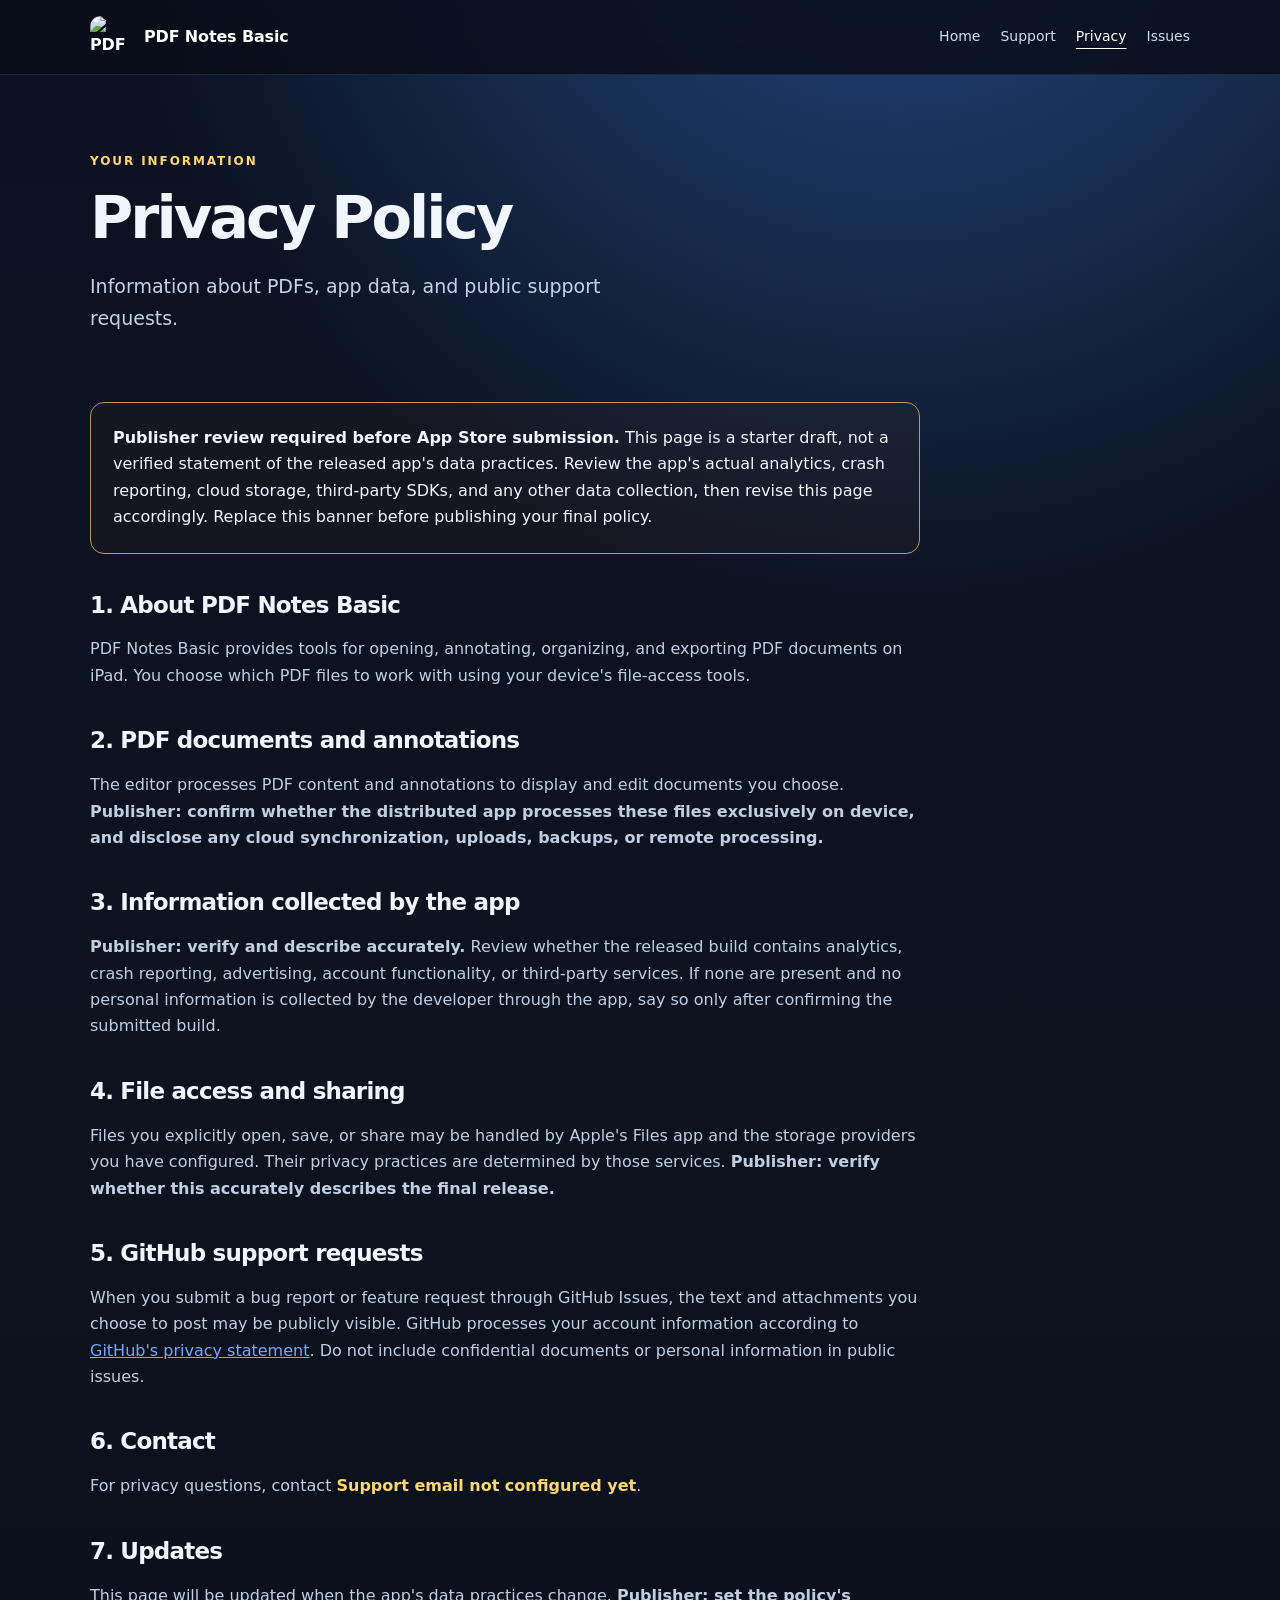
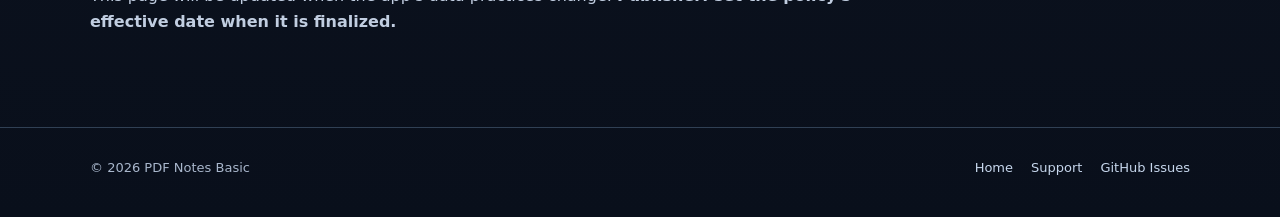
==== privacy.html @ 21345464 "Add files via upload" ====
<!doctype html><html lang="en"><head>
<meta charset="utf-8"><meta name="viewport" content="width=device-width,initial-scale=1">
<title>Privacy Policy — PDF Notes Basic</title><meta name="description" content="Privacy information for PDF Notes Basic and its public support website."><link rel="icon" href="assets/icon-180.png" type="image/png"><link rel="stylesheet" href="styles.css">
</head><body>
<header class="site-header"><div class="wrapper header-inner"><a class="brand" href="index.html"><img src="assets/icon-180.png" alt="PDF Notes Basic icon">PDF Notes Basic</a><nav class="nav" aria-label="Main navigation"><a href="index.html">Home</a><a href="support.html">Support</a><a href="privacy.html" aria-current="page">Privacy</a><a data-github-link="/issues" href="#">Issues</a></nav></div></header>
<main class="wrapper"><section class="inner-hero"><span class="eyebrow">Your information</span><h1>Privacy Policy</h1><p class="lead">Information about PDFs, app data, and public support requests.</p></section>
<div class="policy"><div class="privacy-risk"><strong>Publisher review required before App Store submission.</strong> This page is a starter draft, not a verified statement of the released app's data practices. Review the app's actual analytics, crash reporting, cloud storage, third-party SDKs, and any other data collection, then revise this page accordingly. Replace this banner before publishing your final policy.</div>
<h2>1. About PDF Notes Basic</h2><p>PDF Notes Basic provides tools for opening, annotating, organizing, and exporting PDF documents on iPad. You choose which PDF files to work with using your device's file-access tools.</p>
<h2>2. PDF documents and annotations</h2><p>The editor processes PDF content and annotations to display and edit documents you choose. <strong>Publisher: confirm whether the distributed app processes these files exclusively on device, and disclose any cloud synchronization, uploads, backups, or remote processing.</strong></p>
<h2>3. Information collected by the app</h2><p><strong>Publisher: verify and describe accurately.</strong> Review whether the released build contains analytics, crash reporting, advertising, account functionality, or third-party services. If none are present and no personal information is collected by the developer through the app, say so only after confirming the submitted build.</p>
<h2>4. File access and sharing</h2><p>Files you explicitly open, save, or share may be handled by Apple's Files app and the storage providers you have configured. Their privacy practices are determined by those services. <strong>Publisher: verify whether this accurately describes the final release.</strong></p>
<h2>5. GitHub support requests</h2><p>When you submit a bug report or feature request through GitHub Issues, the text and attachments you choose to post may be publicly visible. GitHub processes your account information according to <a href="https://docs.github.com/en/site-policy/privacy-policies/github-general-privacy-statement" target="_blank" rel="noopener noreferrer">GitHub's privacy statement</a>. Do not include confidential documents or personal information in public issues.</p>
<h2>6. Contact</h2><p>For privacy questions, contact <a data-support-email href="#">Support email not configured yet</a>.</p>
<h2>7. Updates</h2><p>This page will be updated when the app's data practices change. <strong>Publisher: set the policy's effective date when it is finalized.</strong></p>
</div></main>
<footer class="footer"><div class="wrapper footer-inner"><span>© <span data-year>2026</span> PDF Notes Basic</span><div class="footer-links"><a href="index.html">Home</a><a href="support.html">Support</a><a data-github-link="/issues" href="#">GitHub Issues</a></div></div></footer>
<script src="site-config.js"></script><script src="site.js"></script></body></html>
---- styles.css ----
:root{color-scheme:dark;--bg:#090e19;--surface:#121a2a;--surface2:#1a2639;--text:#f1f5fd;--muted:#a9b7cc;--line:#304054;--blue:#70aafc;--gold:#ffd76e;--radius:22px}
*{box-sizing:border-box}html{scroll-behavior:smooth}body{margin:0;background:radial-gradient(circle at 70% -10%,#234b86 0,transparent 36%),linear-gradient(180deg,#0b1120,#0d1420 58%,#090f1b);font-family:-apple-system,BlinkMacSystemFont,"Segoe UI",system-ui,sans-serif;color:var(--text);line-height:1.65}a{color:var(--blue)}a:hover{color:#b3d3ff}a:focus-visible,button:focus-visible{outline:3px solid var(--gold);outline-offset:3px}img{display:block;max-width:100%}.wrapper{width:min(1100px,calc(100% - 44px));margin:0 auto}.site-header{border-bottom:1px solid #33415b7a;background:#090e19d9;backdrop-filter:blur(12px);position:sticky;top:0;z-index:5}.header-inner{min-height:74px;display:flex;align-items:center;justify-content:space-between;gap:20px}.brand{display:flex;align-items:center;gap:12px;color:white;font-weight:760;letter-spacing:-.01em;text-decoration:none}.brand img{width:42px;height:42px;object-fit:cover;border-radius:11px}.nav{display:flex;gap:20px;align-items:center}.nav a{font-size:14px;color:#d2def0;text-decoration:none}.nav a:hover,.nav a[aria-current="page"]{color:white;text-decoration:underline;text-underline-offset:7px}.hero{padding:78px 0 65px;display:grid;grid-template-columns:1.2fr .8fr;gap:56px;align-items:center}.eyebrow{font-size:12px;letter-spacing:.16em;text-transform:uppercase;font-weight:750;color:var(--gold)}h1{font-size:clamp(42px,6vw,72px);line-height:1.05;letter-spacing:-.05em;margin:14px 0 22px}h2{font-size:clamp(24px,3vw,36px);letter-spacing:-.035em;line-height:1.17;margin:0 0 18px}h3{font-size:19px;letter-spacing:-.02em;line-height:1.25;margin:0 0 9px}p{margin:0 0 20px}.lead{font-size:19px;color:#c6d2e7;max-width:600px}.buttons{display:flex;gap:11px;flex-wrap:wrap}.button{display:inline-flex;justify-content:center;align-items:center;gap:8px;min-height:45px;border-radius:12px;padding:11px 17px;font-size:14px;font-weight:700;text-decoration:none;background:#e5effe;color:#10284a}.button:hover{color:#061e40;background:white}.button-outline{background:transparent;border:1px solid #53647d;color:#e1ecfc}.button-outline:hover{background:#19263d;color:white}.button-gold{background:var(--gold);color:#16202e}.button-gold:hover{background:#ffe89b;color:#141c2b}.hero-icon-wrap{width:min(100%,370px);margin:auto;position:relative}.hero-icon-wrap:before{content:"";position:absolute;inset:16% -10%;filter:blur(55px);background:#3777d16b;z-index:-1}.hero-icon{border-radius:26%;box-shadow:0 32px 80px #0009,0 0 0 1px #ffffff38}.section{padding:56px 0}.section-intro{max-width:730px;color:var(--muted)}.feature-grid{display:grid;grid-template-columns:repeat(3,minmax(0,1fr));gap:16px;margin-top:28px}.feature-card,.panel{background:linear-gradient(155deg,#1a2639,#111b2b);border:1px solid var(--line);border-radius:var(--radius);padding:25px}.feature-card .symbol{font-size:26px;display:block;margin-bottom:12px}.feature-card p,.panel p{color:var(--muted);font-size:15px;margin-bottom:0}.divider{border-top:1px solid var(--line)}.visual-grid{display:grid;grid-template-columns:1.05fr .95fr;gap:32px;align-items:center}.mock-app{background:#121723;padding:12px;border-radius:24px;border:1px solid #3b4862;box-shadow:0 24px 50px #0007}.mock-toolbar{height:39px;border-radius:9px;background:#202838;display:flex;align-items:center;gap:6px;padding:6px;overflow:hidden}.mock-toolbar span{font-size:11px;border-radius:7px;background:#323d50;padding:2px 9px;white-space:nowrap}.mock-toolbar span.active{background:#7684a5;color:#0a1527}.mock-screen{display:grid;place-items:center;background:#111722;min-height:270px;padding:16px}.mock-paper{width:70%;aspect-ratio:3/4;background:#fff;border-radius:2px;padding:19px;box-shadow:0 7px 23px #0005}.mock-line{height:5px;margin-bottom:12px;border-radius:8px;background:#c5ced9}.mock-line.small{width:61%}.mock-line.medium{width:82%}.mock-graph{height:85px;border-left:1px solid #d3dbe6;border-bottom:1px solid #d3dbe6;margin:20px 10px 15px;position:relative}.mock-graph svg{width:100%;height:100%}.mock-pencil{height:34px;margin-top:20px;border-bottom:3px solid #376fe5;transform:rotate(-7deg);width:65%;border-radius:40%}.check-list{padding-left:20px;color:#cad8ed}.check-list li{margin:9px 0}.inner-hero{padding:72px 0 28px;max-width:760px}.inner-hero h1{font-size:clamp(38px,5vw,59px)}.content-grid{display:grid;grid-template-columns:1fr 1fr;gap:18px;margin:32px 0 65px}.full-span{grid-column:1/-1}.notice{padding:17px 21px;border-radius:14px;border:1px solid #c99c4696;background:#62451529;color:#ffdf9b;font-size:14px}.notice strong{color:#ffecc3}.faq{padding-top:16px;border-top:1px solid var(--line);margin-top:14px}.faq h3{font-size:16px}.policy{max-width:830px;padding:2px 0 72px}.policy h2{font-size:23px;margin-top:38px}.policy p,.policy li{color:#c1cee1}.policy ul{padding-left:23px}.footer{border-top:1px solid var(--line);padding:29px 0 38px;color:var(--muted);font-size:13px}.footer-inner{display:flex;justify-content:space-between;gap:22px;flex-wrap:wrap}.footer-links{display:flex;gap:18px;flex-wrap:wrap}.footer a{color:#c7d7ed;text-decoration:none}.footer a:hover{text-decoration:underline}.disabled-link{opacity:.55;pointer-events:none}.needs-setup{color:var(--gold);text-decoration:none;font-weight:700}.muted{color:var(--muted)}.small{font-size:13px}.tag{color:#d3e4ff;background:#274264;border:1px solid #38608a;border-radius:999px;padding:4px 10px;display:inline-block;font-size:12px;font-weight:700}.privacy-risk{background:#402e222b;border:1px solid #bd985c;border-radius:14px;padding:22px;margin:18px 0}.cta-row{display:flex;flex-wrap:wrap;align-items:center;gap:16px;margin:28px 0}
@media(max-width:760px){.hero,.visual-grid{grid-template-columns:1fr;gap:25px}.hero{padding:46px 0}.hero-icon-wrap{width:min(64%,290px)}.feature-grid{grid-template-columns:1fr 1fr}.content-grid{grid-template-columns:1fr}.full-span{grid-column:auto}.nav{gap:11px}.nav a{font-size:12px}.brand{font-size:14px}.wrapper{width:min(1100px,calc(100% - 30px))}}@media(max-width:480px){.feature-grid{grid-template-columns:1fr}.header-inner{flex-wrap:wrap;justify-content:center;padding:12px 0}.nav{width:100%;justify-content:center}.hero h1{font-size:42px}.mock-screen{min-height:210px}.section{padding:39px 0}}
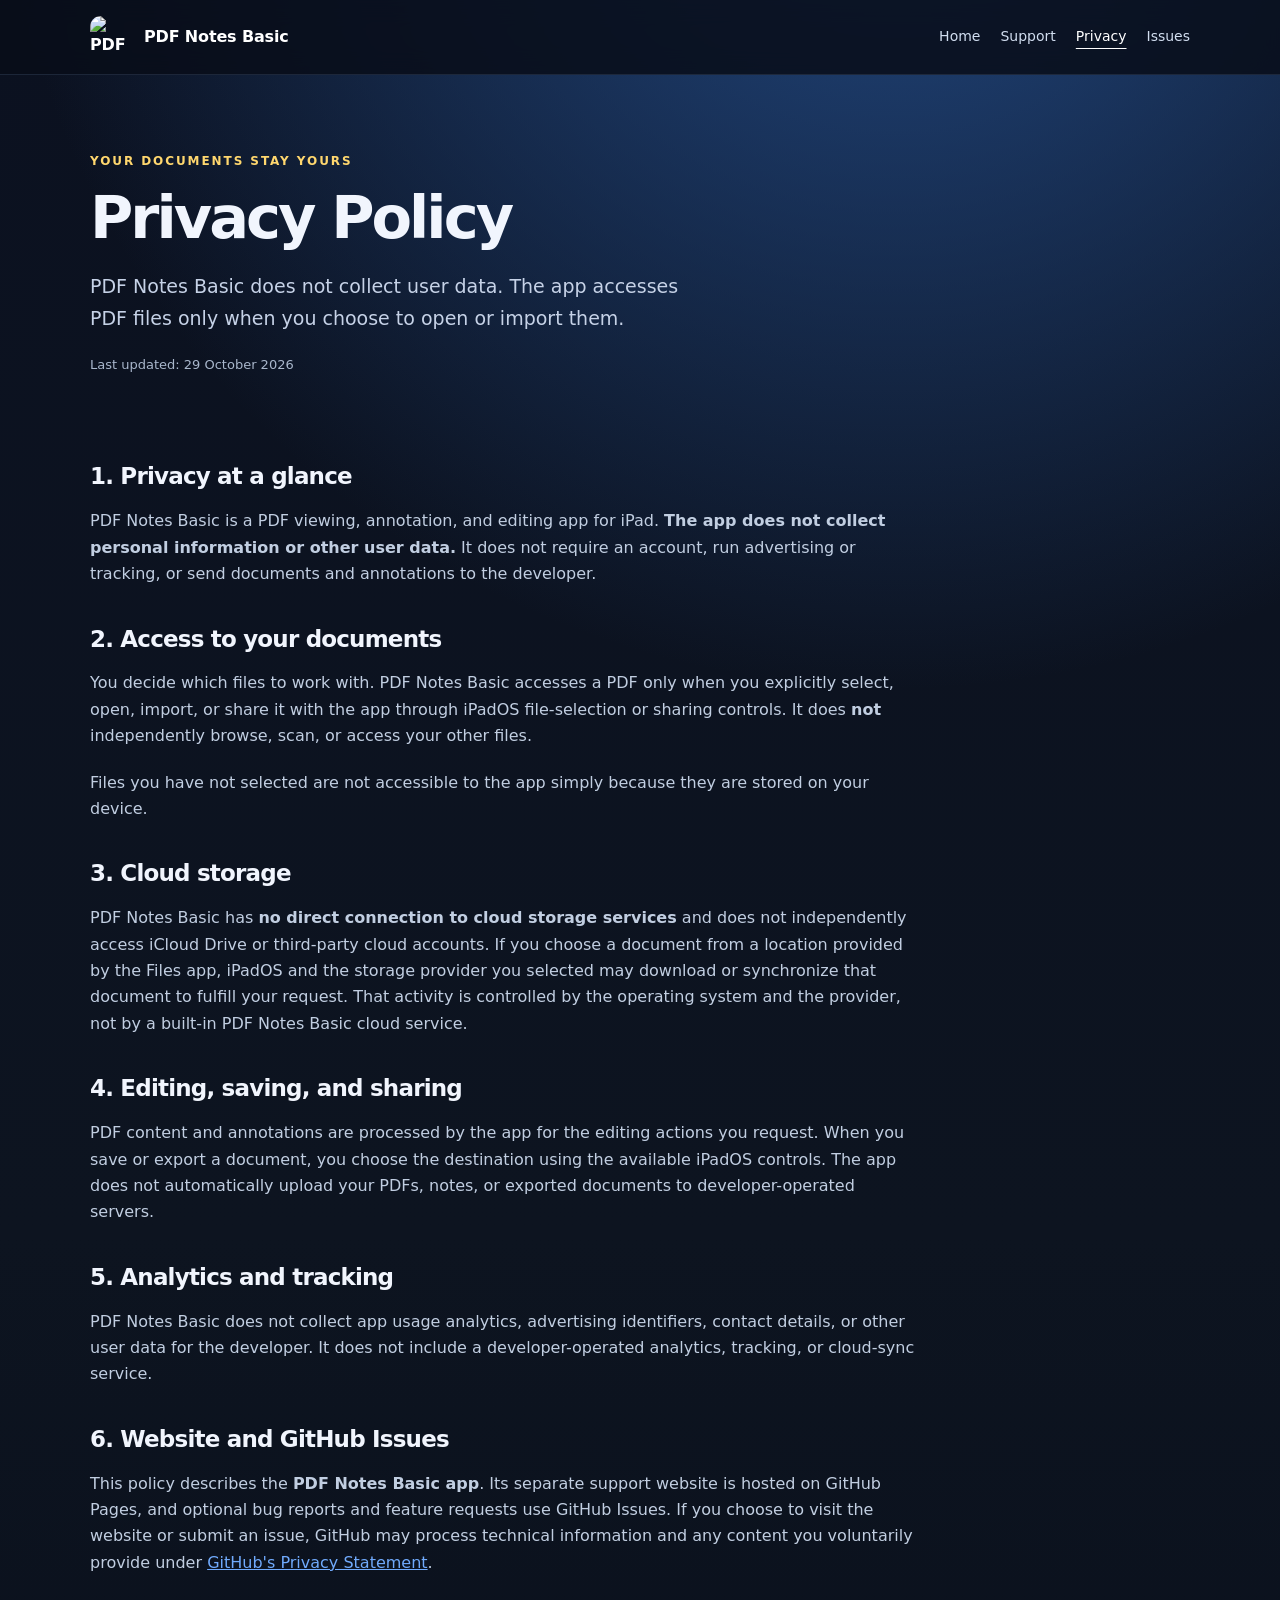
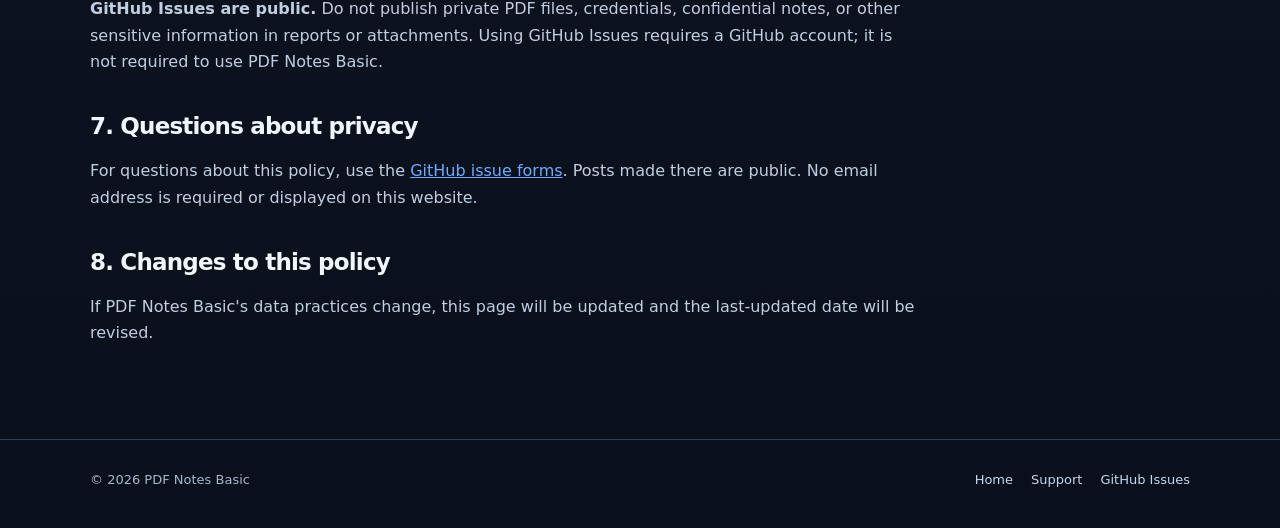
==== commit 4166f69d: "Add files via upload" ====
--- a/privacy.html
+++ b/privacy.html
@@ -1,17 +1,33 @@
-<!doctype html><html lang="en"><head>
-<meta charset="utf-8"><meta name="viewport" content="width=device-width,initial-scale=1">
-<title>Privacy Policy — PDF Notes Basic</title><meta name="description" content="Privacy information for PDF Notes Basic and its public support website."><link rel="icon" href="assets/icon-180.png" type="image/png"><link rel="stylesheet" href="styles.css">
+<!doctype html>
+
+<html lang="en"><head>
+<meta charset="utf-8"/><meta content="width=device-width,initial-scale=1" name="viewport"/>
+<title>Privacy Policy — PDF Notes Basic</title><meta content="Privacy policy for PDF Notes Basic. The app does not collect user data and only accesses documents you choose to open." name="description"/><link href="assets/icon-180.png" rel="icon" type="image/png"/><link href="styles.css" rel="stylesheet"/>
 </head><body>
-<header class="site-header"><div class="wrapper header-inner"><a class="brand" href="index.html"><img src="assets/icon-180.png" alt="PDF Notes Basic icon">PDF Notes Basic</a><nav class="nav" aria-label="Main navigation"><a href="index.html">Home</a><a href="support.html">Support</a><a href="privacy.html" aria-current="page">Privacy</a><a data-github-link="/issues" href="#">Issues</a></nav></div></header>
-<main class="wrapper"><section class="inner-hero"><span class="eyebrow">Your information</span><h1>Privacy Policy</h1><p class="lead">Information about PDFs, app data, and public support requests.</p></section>
-<div class="policy"><div class="privacy-risk"><strong>Publisher review required before App Store submission.</strong> This page is a starter draft, not a verified statement of the released app's data practices. Review the app's actual analytics, crash reporting, cloud storage, third-party SDKs, and any other data collection, then revise this page accordingly. Replace this banner before publishing your final policy.</div>
-<h2>1. About PDF Notes Basic</h2><p>PDF Notes Basic provides tools for opening, annotating, organizing, and exporting PDF documents on iPad. You choose which PDF files to work with using your device's file-access tools.</p>
-<h2>2. PDF documents and annotations</h2><p>The editor processes PDF content and annotations to display and edit documents you choose. <strong>Publisher: confirm whether the distributed app processes these files exclusively on device, and disclose any cloud synchronization, uploads, backups, or remote processing.</strong></p>
-<h2>3. Information collected by the app</h2><p><strong>Publisher: verify and describe accurately.</strong> Review whether the released build contains analytics, crash reporting, advertising, account functionality, or third-party services. If none are present and no personal information is collected by the developer through the app, say so only after confirming the submitted build.</p>
-<h2>4. File access and sharing</h2><p>Files you explicitly open, save, or share may be handled by Apple's Files app and the storage providers you have configured. Their privacy practices are determined by those services. <strong>Publisher: verify whether this accurately describes the final release.</strong></p>
-<h2>5. GitHub support requests</h2><p>When you submit a bug report or feature request through GitHub Issues, the text and attachments you choose to post may be publicly visible. GitHub processes your account information according to <a href="https://docs.github.com/en/site-policy/privacy-policies/github-general-privacy-statement" target="_blank" rel="noopener noreferrer">GitHub's privacy statement</a>. Do not include confidential documents or personal information in public issues.</p>
-<h2>6. Contact</h2><p>For privacy questions, contact <a data-support-email href="#">Support email not configured yet</a>.</p>
-<h2>7. Updates</h2><p>This page will be updated when the app's data practices change. <strong>Publisher: set the policy's effective date when it is finalized.</strong></p>
+<header class="site-header"><div class="wrapper header-inner"><a class="brand" href="index.html"><img alt="PDF Notes Basic icon" src="assets/icon-180.png"/>PDF Notes Basic</a><nav aria-label="Main navigation" class="nav"><a href="index.html">Home</a><a href="support.html">Support</a><a aria-current="page" href="privacy.html">Privacy</a><a data-github-link="/issues" href="#">Issues</a></nav></div></header>
+<main class="wrapper"><section class="inner-hero"><span class="eyebrow">Your documents stay yours</span>
+<h1>Privacy Policy</h1>
+<p class="lead">PDF Notes Basic does not collect user data. The app accesses PDF files only when you choose to open or import them.</p>
+<p class="small muted">Last updated: 29 October 2026</p></section>
+<div class="policy">
+<h2>1. Privacy at a glance</h2>
+<p>PDF Notes Basic is a PDF viewing, annotation, and editing app for iPad. <strong>The app does not collect personal information or other user data.</strong> It does not require an account, run advertising or tracking, or send documents and annotations to the developer.</p>
+<h2>2. Access to your documents</h2>
+<p>You decide which files to work with. PDF Notes Basic accesses a PDF only when you explicitly select, open, import, or share it with the app through iPadOS file-selection or sharing controls. It does <strong>not</strong> independently browse, scan, or access your other files.</p>
+<p>Files you have not selected are not accessible to the app simply because they are stored on your device.</p>
+<h2>3. Cloud storage</h2>
+<p>PDF Notes Basic has <strong>no direct connection to cloud storage services</strong> and does not independently access iCloud Drive or third-party cloud accounts. If you choose a document from a location provided by the Files app, iPadOS and the storage provider you selected may download or synchronize that document to fulfill your request. That activity is controlled by the operating system and the provider, not by a built-in PDF Notes Basic cloud service.</p>
+<h2>4. Editing, saving, and sharing</h2>
+<p>PDF content and annotations are processed by the app for the editing actions you request. When you save or export a document, you choose the destination using the available iPadOS controls. The app does not automatically upload your PDFs, notes, or exported documents to developer-operated servers.</p>
+<h2>5. Analytics and tracking</h2>
+<p>PDF Notes Basic does not collect app usage analytics, advertising identifiers, contact details, or other user data for the developer. It does not include a developer-operated analytics, tracking, or cloud-sync service.</p>
+<h2>6. Website and GitHub Issues</h2>
+<p>This policy describes the <strong>PDF Notes Basic app</strong>. Its separate support website is hosted on GitHub Pages, and optional bug reports and feature requests use GitHub Issues. If you choose to visit the website or submit an issue, GitHub may process technical information and any content you voluntarily provide under <a href="https://docs.github.com/en/site-policy/privacy-policies/github-general-privacy-statement" rel="noopener noreferrer" target="_blank">GitHub's Privacy Statement</a>.</p>
+<p><strong>GitHub Issues are public.</strong> Do not publish private PDF files, credentials, confidential notes, or other sensitive information in reports or attachments. Using GitHub Issues requires a GitHub account; it is not required to use PDF Notes Basic.</p>
+<h2>7. Questions about privacy</h2>
+<p>For questions about this policy, use the <a href="https://github.com/sheroytata/PDFNotesBasic/issues/new/choose">GitHub issue forms</a>. Posts made there are public. No email address is required or displayed on this website.</p>
+<h2>8. Changes to this policy</h2>
+<p>If PDF Notes Basic's data practices change, this page will be updated and the last-updated date will be revised.</p>
 </div></main>
-<footer class="footer"><div class="wrapper footer-inner"><span>© <span data-year>2026</span> PDF Notes Basic</span><div class="footer-links"><a href="index.html">Home</a><a href="support.html">Support</a><a data-github-link="/issues" href="#">GitHub Issues</a></div></div></footer>
+<footer class="footer"><div class="wrapper footer-inner"><span>© <span data-year="">2026</span> PDF Notes Basic</span><div class="footer-links"><a href="index.html">Home</a><a href="support.html">Support</a><a data-github-link="/issues" href="#">GitHub Issues</a></div></div></footer>
 <script src="site-config.js"></script><script src="site.js"></script></body></html>
